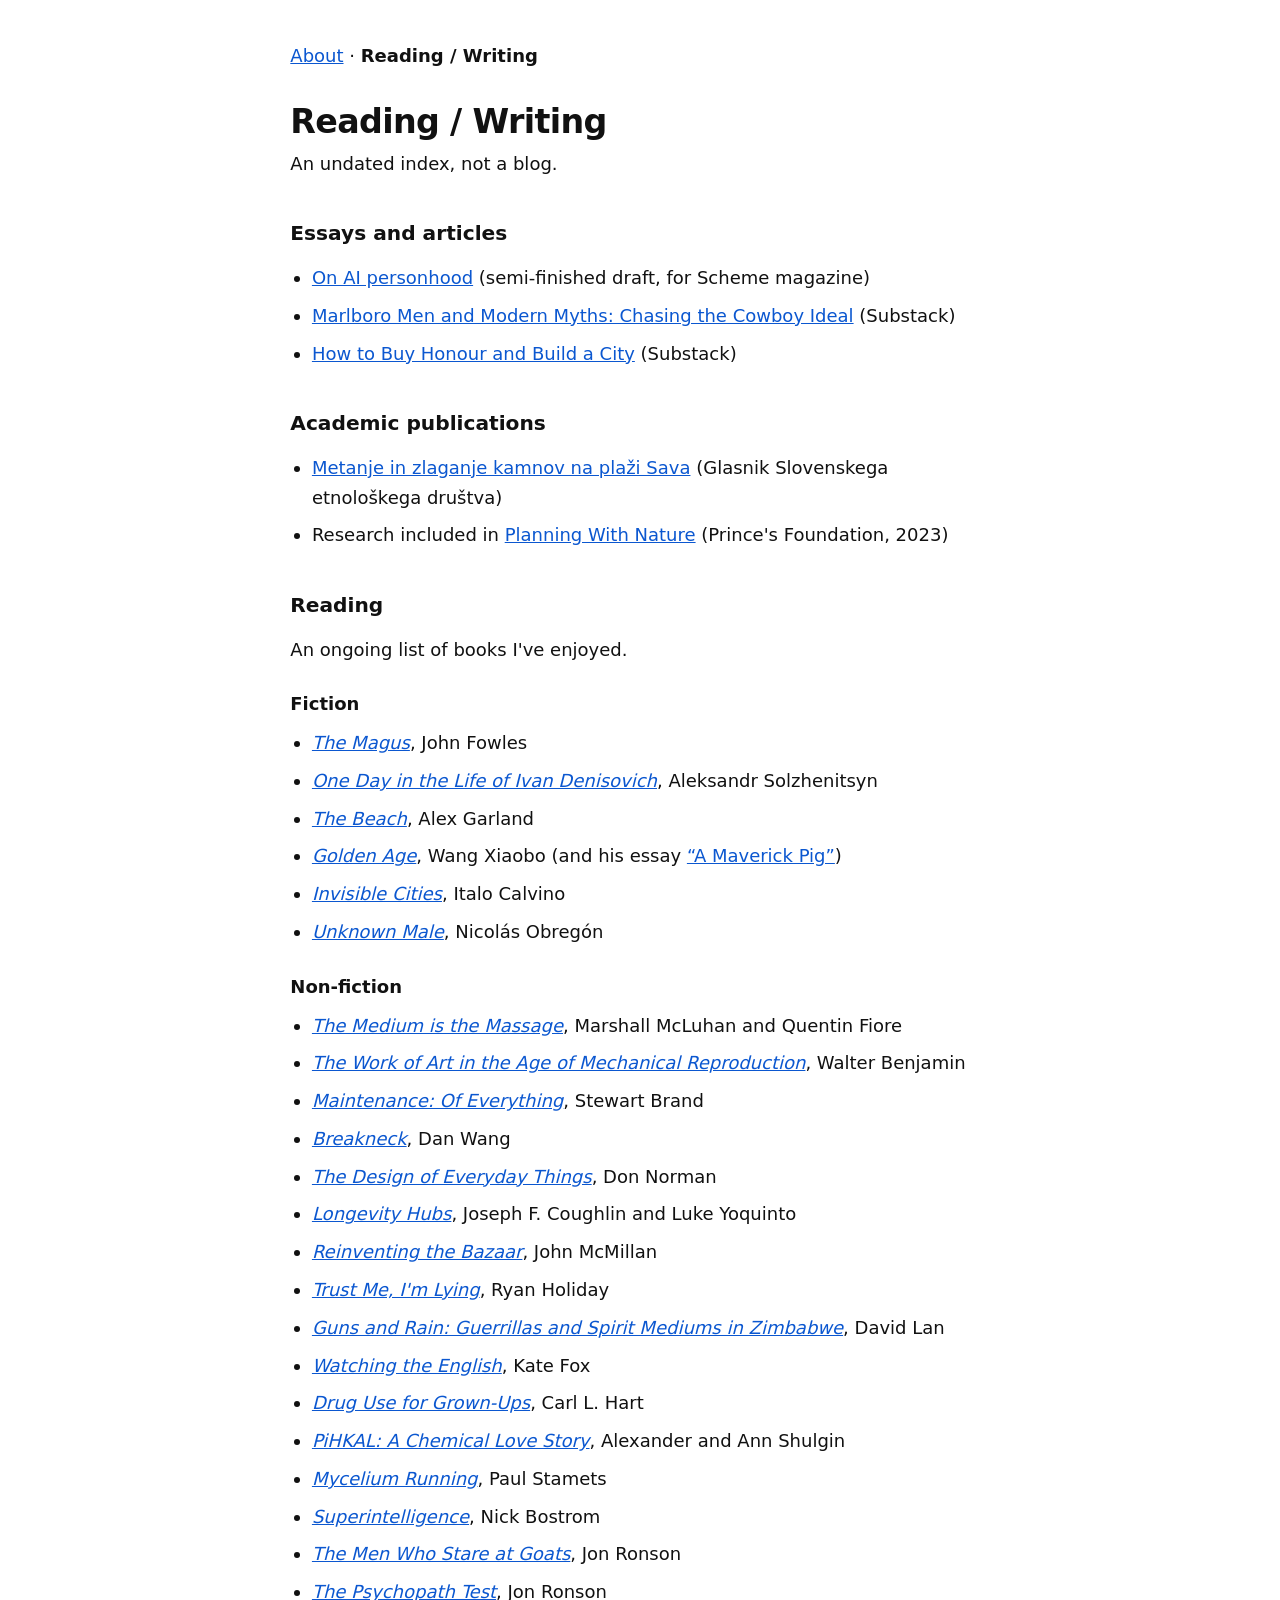
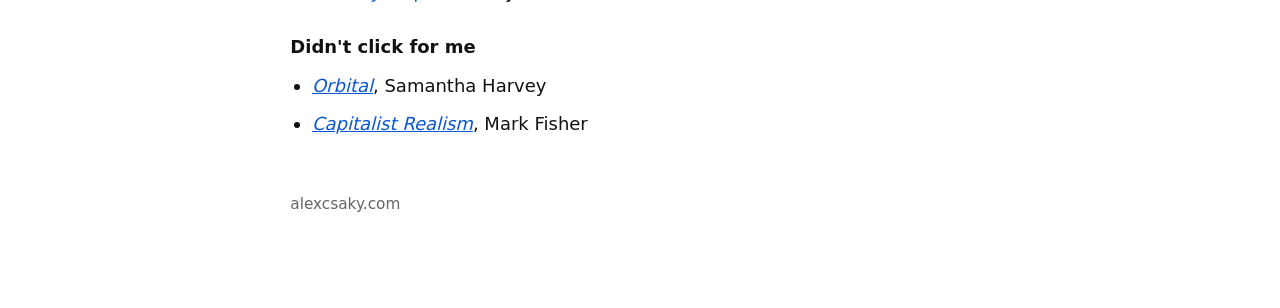
==== writing.html @ 878a237e "Fix the Writing 500, show the portrait, and rename the nav. EOF  Co-authored-by: Cursor <cursoragent" ====
<!DOCTYPE html>
<html lang="en-GB">
<head>
  <meta charset="utf-8">
  <meta name="viewport" content="width=device-width, initial-scale=1">
  <title>Reading / Writing - Alex Csaky</title>
  <meta name="description" content="Essays, academic publications, and books that matter to Alex Csaky.">
  <link rel="canonical" href="https://alexcsaky.com/writing">
  <link rel="icon" href="/favicon.svg" type="image/svg+xml">
  <link rel="stylesheet" href="/style.css">
  <link rel="alternate" type="text/markdown" href="/writing.md">
  <link rel="describedby" href="/llms.txt">
  <meta property="og:title" content="Reading / Writing - Alex Csaky">
  <meta property="og:description" content="Essays, academic publications, and books that matter to Alex Csaky.">
  <meta property="og:url" content="https://alexcsaky.com/writing">
  <meta property="og:type" content="website">
  <meta property="og:locale" content="en_GB">
  <meta property="og:site_name" content="Alex Csaky">
  <meta name="twitter:card" content="summary">
  <meta name="twitter:title" content="Reading / Writing - Alex Csaky">
  <meta name="twitter:description" content="Essays, academic publications, and books that matter to Alex Csaky.">
</head>
<body>
  <main>
    <nav aria-label="Site">
      <a href="/">About</a>
      ·
      <a href="/writing" aria-current="page">Reading / Writing</a>
    </nav>

    <h1>Reading / Writing</h1>
    <p>An undated index, not a blog.</p>

    <h2>Essays and articles</h2>
    <ul>
      <li>
        <a href="https://docs.google.com/document/d/1YOCFeEOWer5-YHvAE5T7p64CQtV5vrJy/edit?usp=sharing">On AI personhood</a>
        (semi-finished draft, for Scheme magazine)
      </li>
      <li>
        <a href="https://alexcsaky.substack.com/p/marlboro-men-and-modern-myths-chasing">Marlboro Men and Modern Myths: Chasing the Cowboy Ideal</a>
        (Substack)
      </li>
      <li>
        <a href="https://graduand.substack.com/p/how-to-buy-honour-and-build-a-city">How to Buy Honour and Build a City</a>
        (Substack)
      </li>
    </ul>

    <h2>Academic publications</h2>
    <ul>
      <li>
        <a href="https://cdn2.domdesign.com/users/SEDDrustvo/Site/sites/sed-drustvo.si/modules/Domino/Files/glasnik-slovenskega-etnoloskega-drustva-65-1-2025-2.pdf">Metanje in zlaganje kamnov na plaži Sava</a>
        (Glasnik Slovenskega etnološkega društva)
      </li>
      <li>
        Research included in
        <a href="https://princesfoundation.uk/wp-content/uploads/2023/09/Planning-With-Nature_Digital-Report.pdf">Planning With Nature</a>
        (Prince's Foundation, 2023)
      </li>
    </ul>

    <h2>Reading</h2>
    <p>An ongoing list of books I've enjoyed.</p>
    <h3>Fiction</h3>
    <ul>
      <li><a href="https://en.wikipedia.org/wiki/The_Magus_(novel)"><em>The Magus</em></a>, John Fowles</li>
      <li><a href="https://en.wikipedia.org/wiki/One_Day_in_the_Life_of_Ivan_Denisovich"><em>One Day in the Life of Ivan Denisovich</em></a>, Aleksandr Solzhenitsyn</li>
      <li><a href="https://en.wikipedia.org/wiki/The_Beach_(novel)"><em>The Beach</em></a>, Alex Garland</li>
      <li><a href="https://www.penguinrandomhouse.com/books/652109/golden-age-by-wang-xiaobo/"><em>Golden Age</em></a>, Wang Xiaobo (and his essay <a href="https://www.penguin.co.uk/books/469365/the-maverick-pig-by-xiaobo-wang/9780241747315">“A Maverick Pig”</a>)</li>
      <li><a href="https://en.wikipedia.org/wiki/Invisible_Cities"><em>Invisible Cities</em></a>, Italo Calvino</li>
      <li><a href="https://www.penguin.co.uk/books/308127/unknown-male-by-obregon-nicolas/9781405940252"><em>Unknown Male</em></a>, Nicolás Obregón</li>
    </ul>
    <h3>Non-fiction</h3>
    <ul>
      <li><a href="https://en.wikipedia.org/wiki/The_Medium_Is_the_Massage"><em>The Medium is the Massage</em></a>, Marshall McLuhan and Quentin Fiore</li>
      <li><a href="https://en.wikipedia.org/wiki/The_Work_of_Art_in_the_Age_of_Mechanical_Reproduction"><em>The Work of Art in the Age of Mechanical Reproduction</em></a>, Walter Benjamin</li>
      <li><a href="https://books.worksinprogress.co/"><em>Maintenance: Of Everything</em></a>, Stewart Brand</li>
      <li><a href="https://en.wikipedia.org/wiki/Breakneck:_China%27s_Quest_to_Engineer_the_Future"><em>Breakneck</em></a>, Dan Wang</li>
      <li><a href="https://en.wikipedia.org/wiki/The_Design_of_Everyday_Things"><em>The Design of Everyday Things</em></a>, Don Norman</li>
      <li><a href="https://www.penguinrandomhouse.com/books/757139/longevity-hubs-by-edited-by-joseph-f-coughlin-and-luke-yoquinto/"><em>Longevity Hubs</em></a>, Joseph F. Coughlin and Luke Yoquinto</li>
      <li><a href="https://wwnorton.com/books/9780393322026"><em>Reinventing the Bazaar</em></a>, John McMillan</li>
      <li><a href="https://en.wikipedia.org/wiki/Trust_Me,_I%27m_Lying"><em>Trust Me, I'm Lying</em></a>, Ryan Holiday</li>
      <li><a href="https://www.ucpress.edu/book/9780520053472/guns-and-rain"><em>Guns and Rain: Guerrillas and Spirit Mediums in Zimbabwe</em></a>, David Lan</li>
      <li><a href="https://en.wikipedia.org/wiki/Watching_the_English"><em>Watching the English</em></a>, Kate Fox</li>
      <li><a href="https://en.wikipedia.org/wiki/Drug_Use_for_Grown-Ups"><em>Drug Use for Grown-Ups</em></a>, Carl L. Hart</li>
      <li><a href="https://en.wikipedia.org/wiki/PiHKAL"><em>PiHKAL: A Chemical Love Story</em></a>, Alexander and Ann Shulgin</li>
      <li><a href="https://www.penguinrandomhouse.com/books/196974/mycelium-running-by-paul-stamets/"><em>Mycelium Running</em></a>, Paul Stamets</li>
      <li><a href="https://en.wikipedia.org/wiki/Superintelligence:_Paths,_Dangers,_Strategies"><em>Superintelligence</em></a>, Nick Bostrom</li>
      <li><a href="https://en.wikipedia.org/wiki/The_Men_Who_Stare_at_Goats"><em>The Men Who Stare at Goats</em></a>, Jon Ronson</li>
      <li><a href="https://en.wikipedia.org/wiki/The_Psychopath_Test"><em>The Psychopath Test</em></a>, Jon Ronson</li>
    </ul>
    <h3>Didn't click for me</h3>
    <ul>
      <li><a href="https://en.wikipedia.org/wiki/Orbital_(novel)"><em>Orbital</em></a>, Samantha Harvey</li>
      <li><a href="https://en.wikipedia.org/wiki/Capitalist_Realism"><em>Capitalist Realism</em></a>, Mark Fisher</li>
    </ul>

    <footer>
      <p>alexcsaky.com</p>
    </footer>
  </main>
</body>
</html>
---- style.css ----
*,
*::before,
*::after {
  box-sizing: border-box;
}

html {
  font-size: 112.5%;
}

body {
  margin: 0;
  color: #111;
  background: #fff;
  font-family: system-ui, "Segoe UI", Roboto, Helvetica, Arial, sans-serif;
  line-height: 1.65;
}

main {
  max-width: 65ch;
  margin: 0 auto;
  padding: 2.25rem 1.25rem 4rem;
}

nav {
  margin-bottom: 1.75rem;
}

nav a[aria-current="page"] {
  color: inherit;
  text-decoration: none;
  font-weight: 600;
}

h1 {
  font-size: 1.85rem;
  font-weight: 650;
  letter-spacing: -0.02em;
  line-height: 1.2;
  margin: 0 0 0.4rem;
}

h2 {
  font-size: 1.12rem;
  font-weight: 650;
  margin: 2.15rem 0 0.7rem;
  clear: both;
}

h3 {
  font-size: 1rem;
  font-weight: 650;
  margin: 1.4rem 0 0.5rem;
}

p,
ul {
  margin: 0 0 1rem;
}

ul {
  padding-left: 1.2rem;
}

li + li {
  margin-top: 0.45rem;
}

.receipts > li {
  margin-top: 0.75rem;
}

.receipts ul {
  margin: 0.45rem 0 0;
}

.texture {
  border-top: 1px solid #e6e6e6;
  padding-top: 0.15rem;
}

.texture li {
  margin-top: 0.6rem;
}

.contact {
  margin: 0 0 1.4rem;
}

a {
  color: #0b57d0;
}

a:visited {
  color: #5b21b6;
}

a:hover {
  text-decoration-thickness: 2px;
}

a:focus-visible {
  outline: 2px solid #111;
  outline-offset: 2px;
}

.placeholder {
  background: #fff3bf;
}

#now {
  margin-top: 2.6rem;
  padding-top: 1.35rem;
  border-top: 1px solid #ccc;
}

.updated {
  color: #555;
  font-size: 0.875rem;
  margin-bottom: 0.75rem;
}

#contact {
  margin-top: 2.4rem;
}

footer {
  margin-top: 3rem;
  color: #666;
  font-size: 0.85rem;
}

.portrait {
  margin: 0 0 1.25rem;
  padding: 0;
}

.portrait img {
  display: block;
  width: 10rem;
  height: auto;
}

@media (min-width: 40rem) {
  .portrait {
    float: right;
    margin: 0.2rem 0 1rem 1.4rem;
  }
}
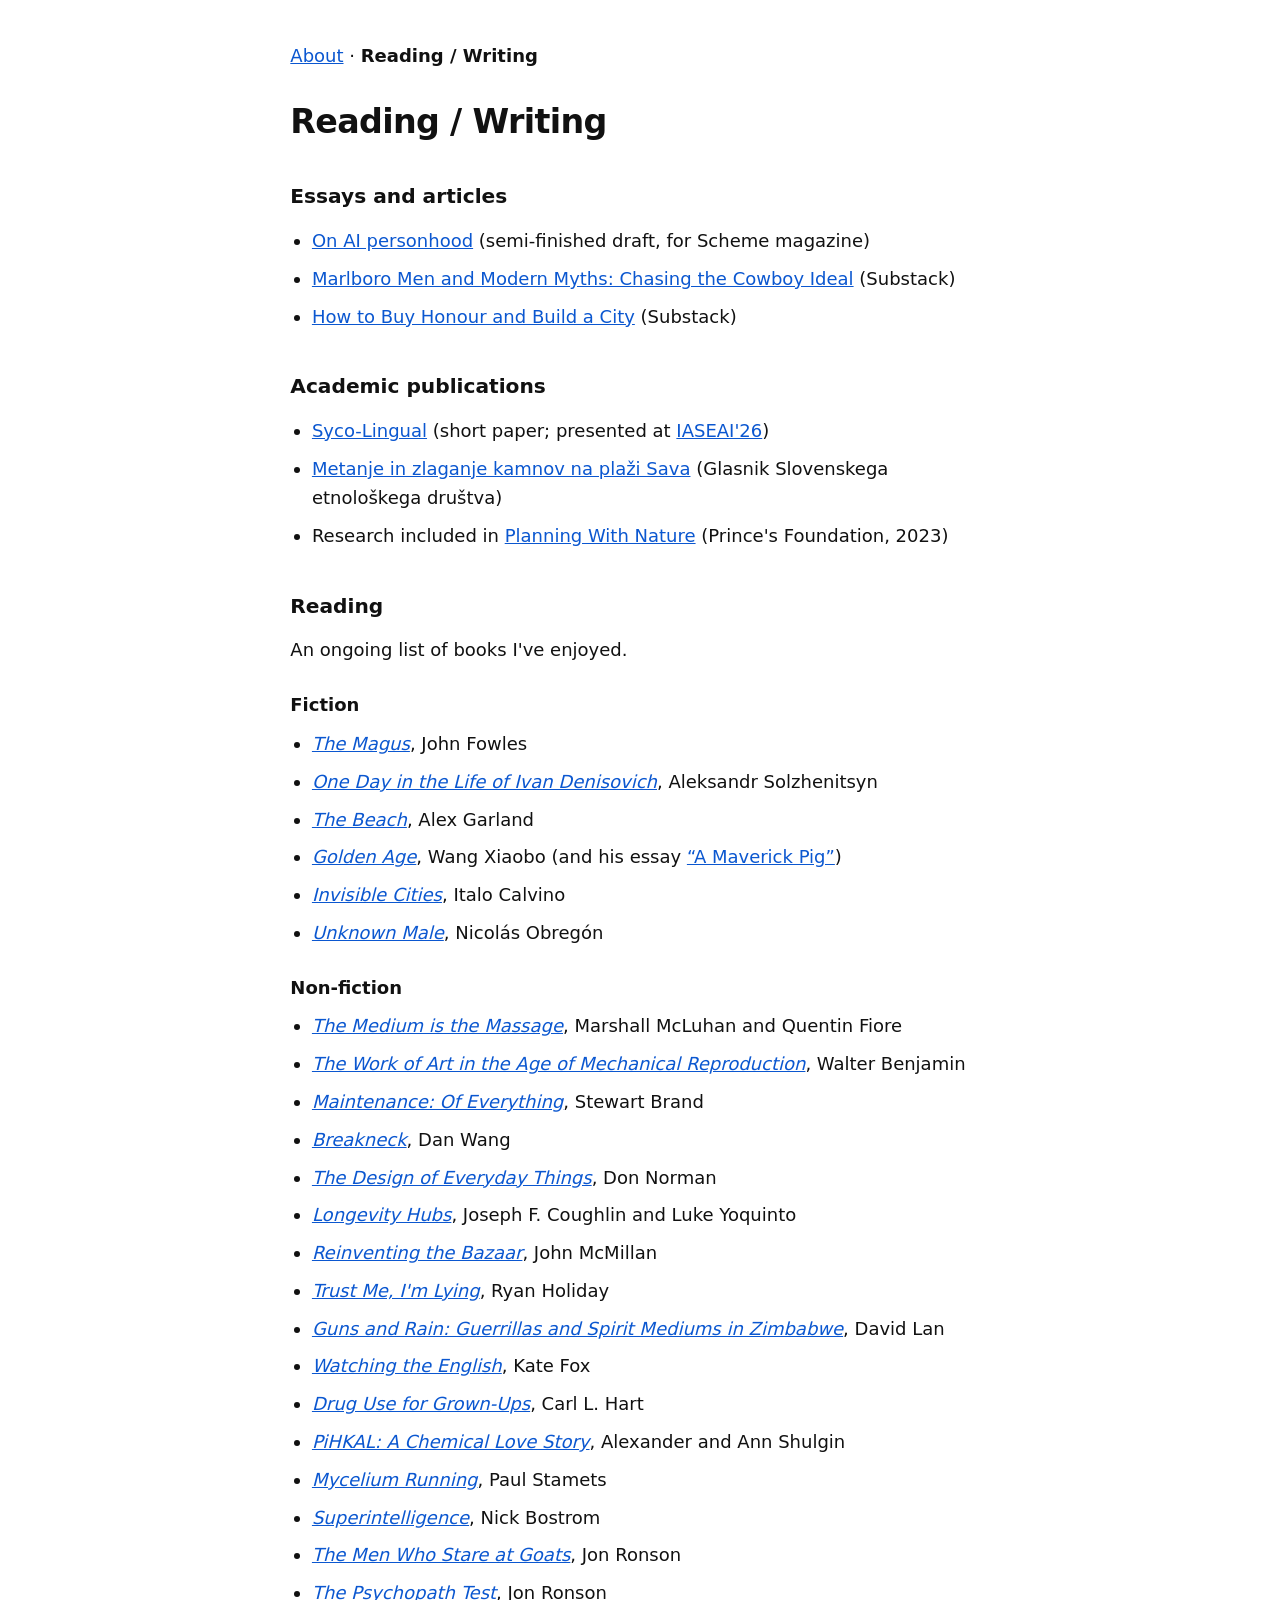
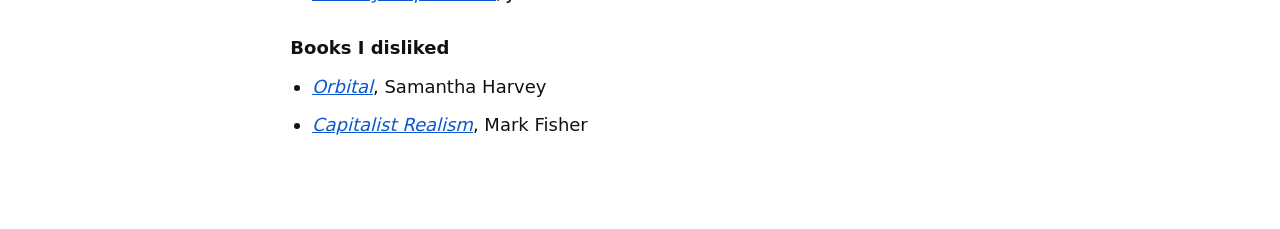
==== commit 25377822: "Publish copy edits, the Syco-Lingual paper, house photos, and Civilization links. Co-authored-by: Cu" ====
--- a/writing.html
+++ b/writing.html
@@ -29,7 +29,6 @@
     </nav>
 
     <h1>Reading / Writing</h1>
-    <p>An undated index, not a blog.</p>
 
     <h2>Essays and articles</h2>
     <ul>
@@ -49,6 +48,11 @@
 
     <h2>Academic publications</h2>
     <ul>
+      <li>
+        <a href="https://drive.google.com/file/d/1eiPNwKIuWtGbWlBsFRdoDE4I6Yf7R8FO/view">Syco-Lingual</a>
+        (short paper; presented at
+        <a href="https://www.iaseai.org/">IASEAI'26</a>)
+      </li>
       <li>
         <a href="https://cdn2.domdesign.com/users/SEDDrustvo/Site/sites/sed-drustvo.si/modules/Domino/Files/glasnik-slovenskega-etnoloskega-drustva-65-1-2025-2.pdf">Metanje in zlaganje kamnov na plaži Sava</a>
         (Glasnik Slovenskega etnološkega društva)
@@ -90,15 +94,11 @@
       <li><a href="https://en.wikipedia.org/wiki/The_Men_Who_Stare_at_Goats"><em>The Men Who Stare at Goats</em></a>, Jon Ronson</li>
       <li><a href="https://en.wikipedia.org/wiki/The_Psychopath_Test"><em>The Psychopath Test</em></a>, Jon Ronson</li>
     </ul>
-    <h3>Didn't click for me</h3>
+    <h3>Books I disliked</h3>
     <ul>
       <li><a href="https://en.wikipedia.org/wiki/Orbital_(novel)"><em>Orbital</em></a>, Samantha Harvey</li>
       <li><a href="https://en.wikipedia.org/wiki/Capitalist_Realism"><em>Capitalist Realism</em></a>, Mark Fisher</li>
     </ul>
-
-    <footer>
-      <p>alexcsaky.com</p>
-    </footer>
   </main>
 </body>
 </html>
--- a/style.css
+++ b/style.css
@@ -141,6 +141,20 @@
   height: auto;
 }
 
+.house {
+  display: flex;
+  flex-wrap: wrap;
+  gap: 0.6rem;
+  margin: 0.65rem 0 0;
+  padding: 0;
+}
+
+.house img {
+  display: block;
+  width: 12rem;
+  height: auto;
+}
+
 @media (min-width: 40rem) {
   .portrait {
     float: right;
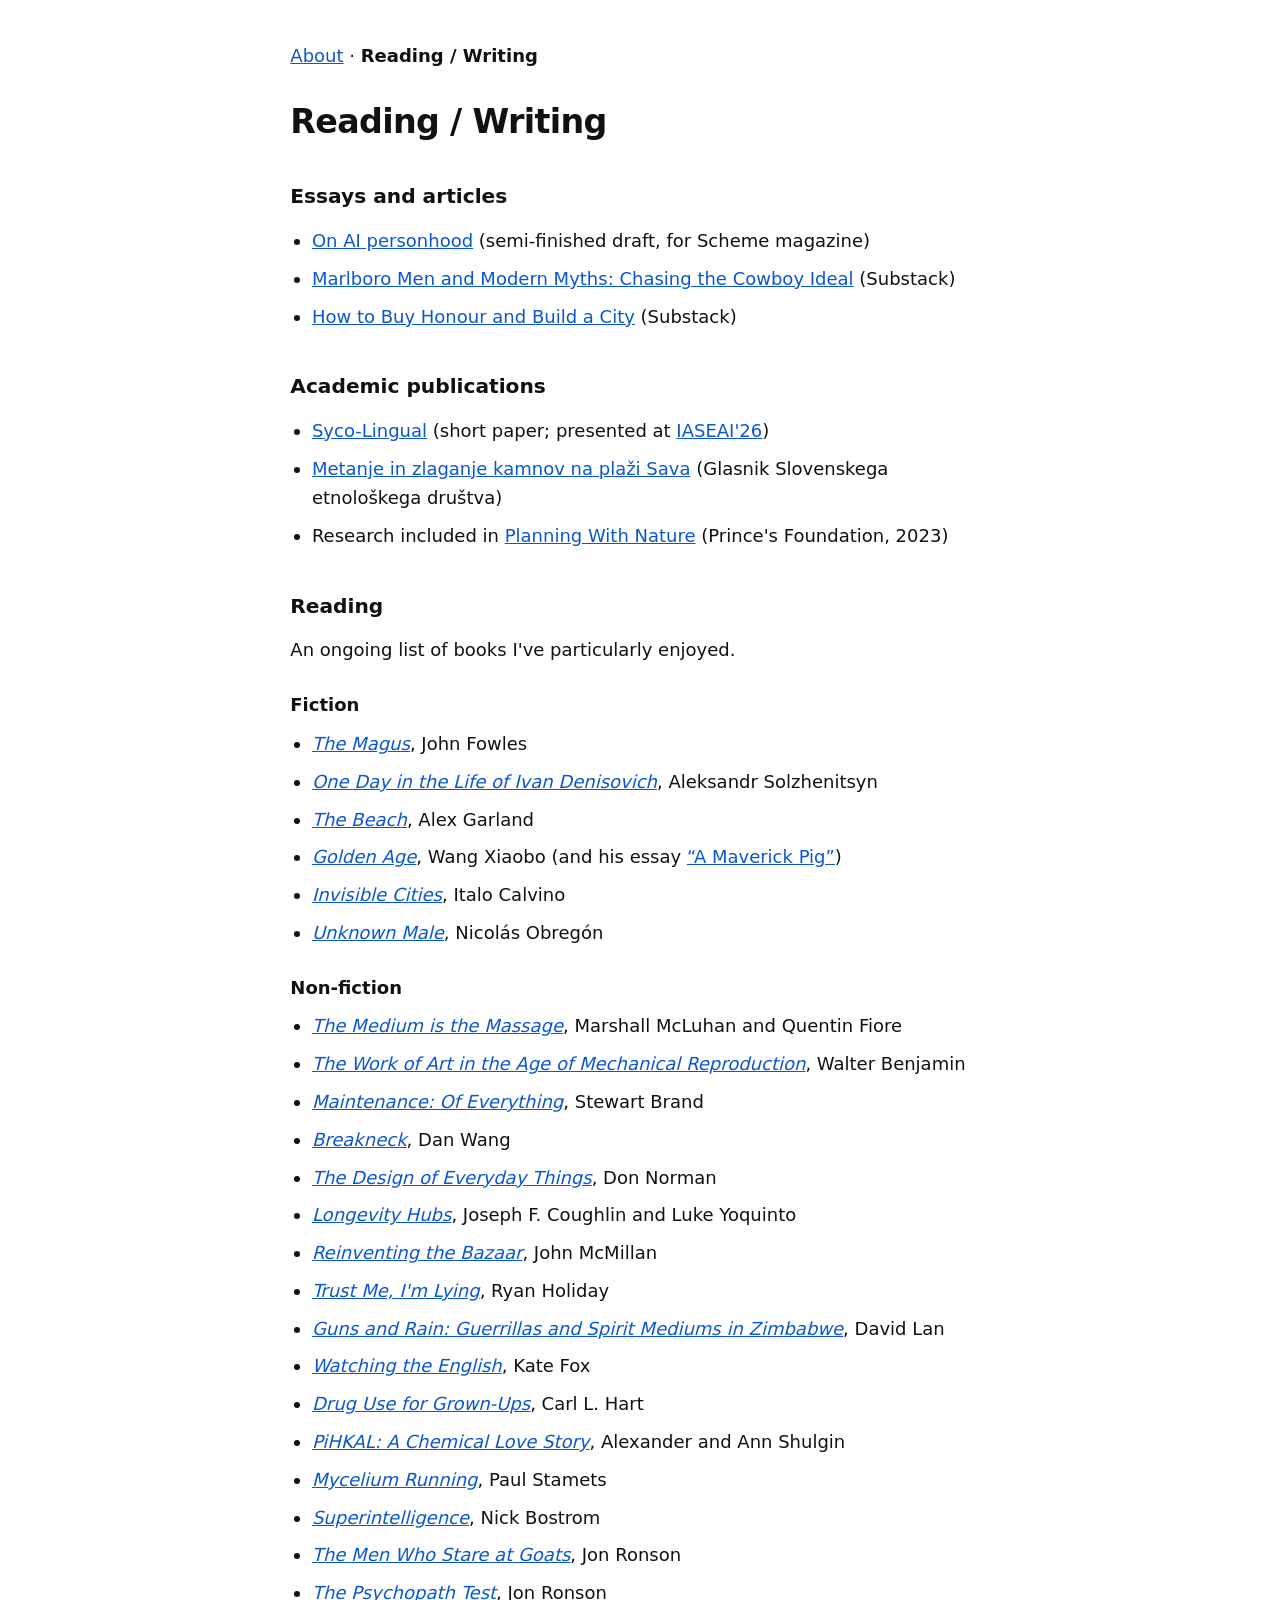
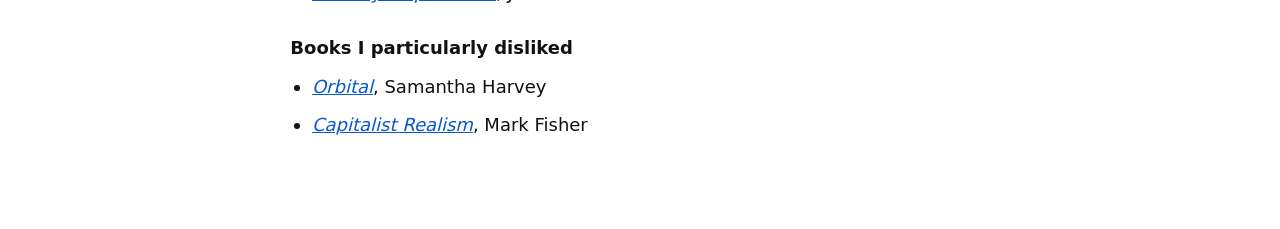
==== commit f3a52e00: "Soften the reading-list headings to particularly enjoyed and disliked. Co-authored-by: Cursor <curso" ====
--- a/writing.html
+++ b/writing.html
@@ -65,7 +65,7 @@
     </ul>
 
     <h2>Reading</h2>
-    <p>An ongoing list of books I've enjoyed.</p>
+    <p>An ongoing list of books I've particularly enjoyed.</p>
     <h3>Fiction</h3>
     <ul>
       <li><a href="https://en.wikipedia.org/wiki/The_Magus_(novel)"><em>The Magus</em></a>, John Fowles</li>
@@ -94,7 +94,7 @@
       <li><a href="https://en.wikipedia.org/wiki/The_Men_Who_Stare_at_Goats"><em>The Men Who Stare at Goats</em></a>, Jon Ronson</li>
       <li><a href="https://en.wikipedia.org/wiki/The_Psychopath_Test"><em>The Psychopath Test</em></a>, Jon Ronson</li>
     </ul>
-    <h3>Books I disliked</h3>
+    <h3>Books I particularly disliked</h3>
     <ul>
       <li><a href="https://en.wikipedia.org/wiki/Orbital_(novel)"><em>Orbital</em></a>, Samantha Harvey</li>
       <li><a href="https://en.wikipedia.org/wiki/Capitalist_Realism"><em>Capitalist Realism</em></a>, Mark Fisher</li>
--- a/style.css
+++ b/style.css
@@ -144,6 +144,7 @@
 .house {
   display: flex;
   flex-wrap: wrap;
+  align-items: flex-start;
   gap: 0.6rem;
   margin: 0.65rem 0 0;
   padding: 0;
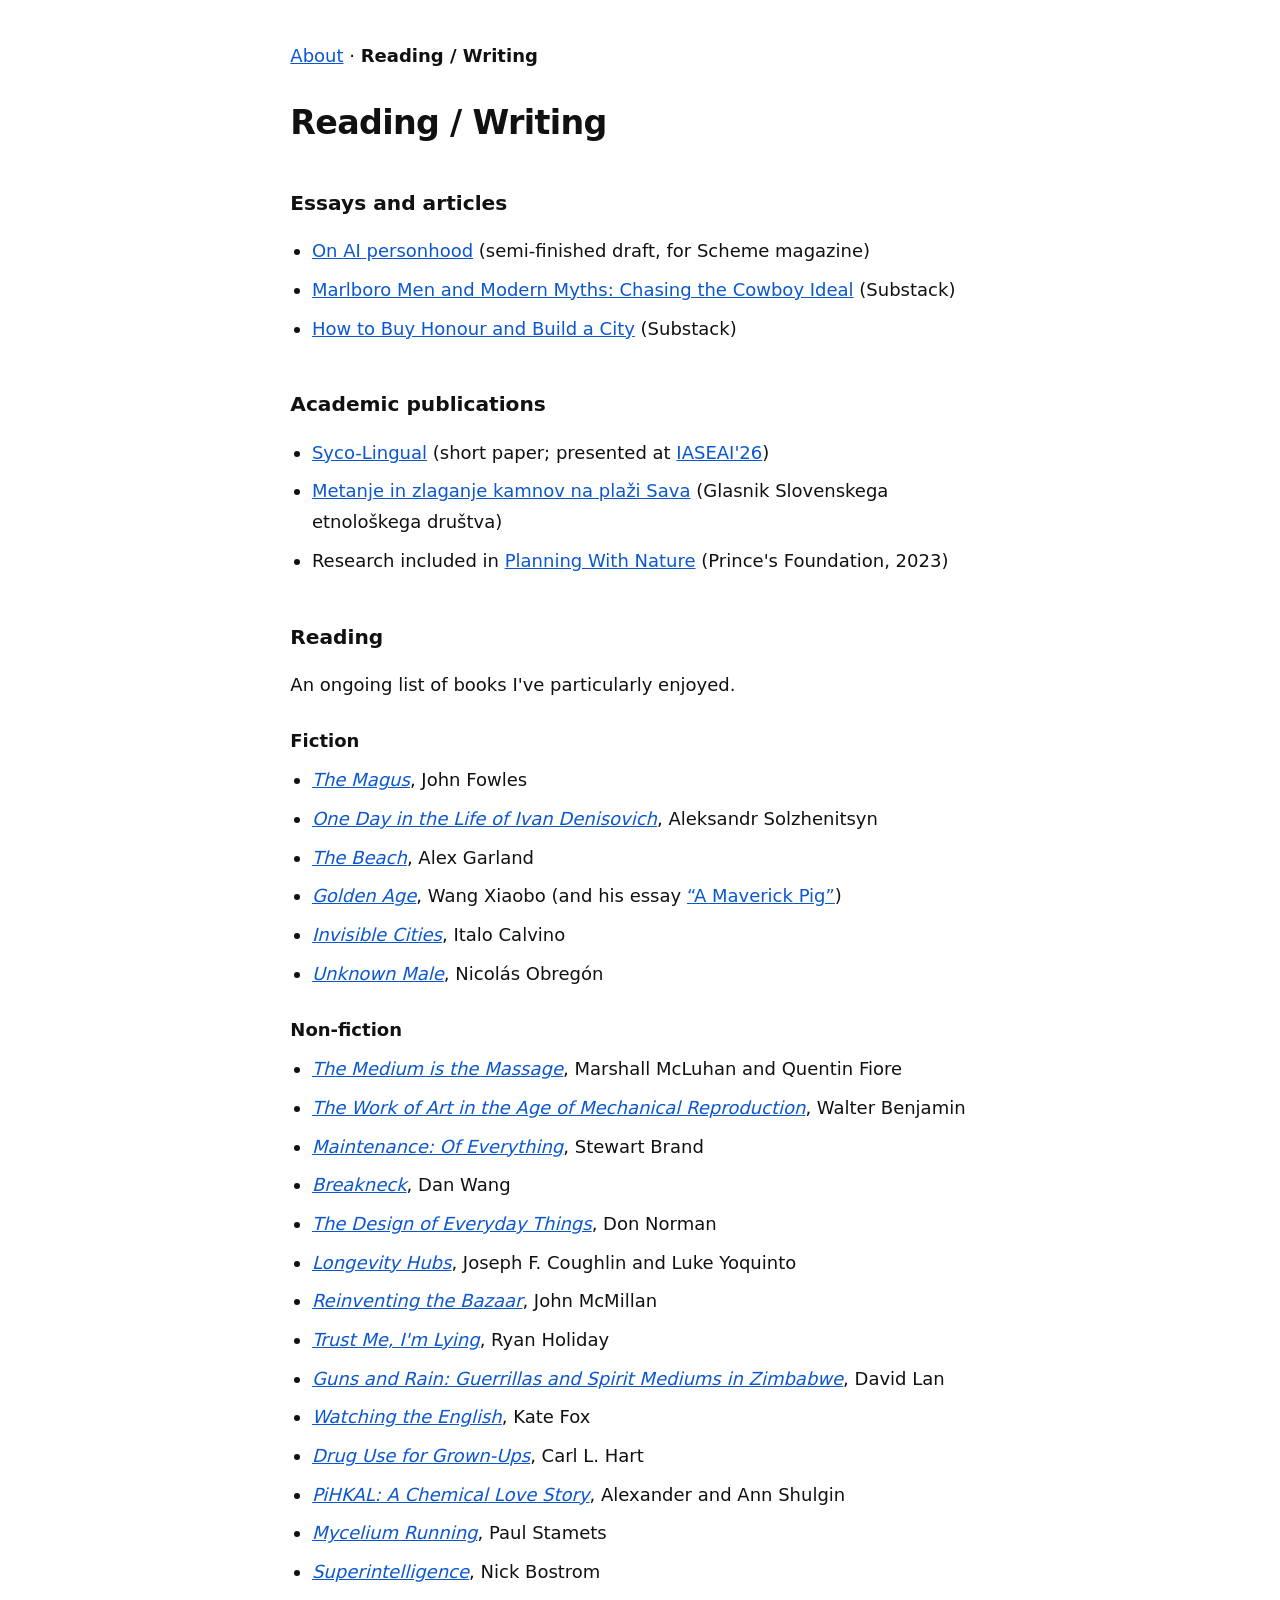
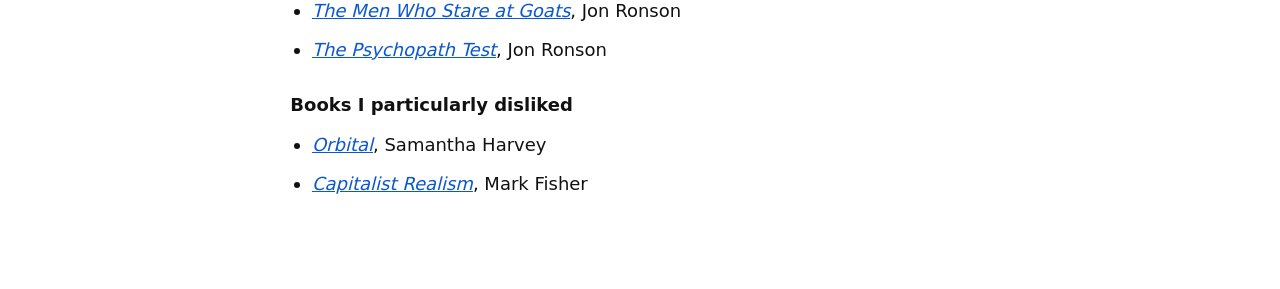
==== commit be772f46: "Serve agents from llms.txt instead of Pro markdown conversion. Co-authored-by: Cursor <cursoragent@c" ====
--- a/writing.html
+++ b/writing.html
@@ -8,7 +8,7 @@
   <link rel="canonical" href="https://alexcsaky.com/writing">
   <link rel="icon" href="/favicon.svg" type="image/svg+xml">
   <link rel="stylesheet" href="/style.css">
-  <link rel="alternate" type="text/markdown" href="/writing.md">
+  <link rel="alternate" type="text/plain" href="/llms-full.txt">
   <link rel="describedby" href="/llms.txt">
   <meta property="og:title" content="Reading / Writing - Alex Csaky">
   <meta property="og:description" content="Essays, academic publications, and books that matter to Alex Csaky.">
@@ -16,9 +16,35 @@
   <meta property="og:type" content="website">
   <meta property="og:locale" content="en_GB">
   <meta property="og:site_name" content="Alex Csaky">
-  <meta name="twitter:card" content="summary">
+  <meta property="og:image" content="https://alexcsaky.com/alex.jpg">
+  <meta name="twitter:card" content="summary_large_image">
   <meta name="twitter:title" content="Reading / Writing - Alex Csaky">
   <meta name="twitter:description" content="Essays, academic publications, and books that matter to Alex Csaky.">
+  <meta name="twitter:image" content="https://alexcsaky.com/alex.jpg">
+  <script type="application/ld+json">
+  {
+    "@context": "https://schema.org",
+    "@type": "CollectionPage",
+    "@id": "https://alexcsaky.com/writing#page",
+    "name": "Reading / Writing",
+    "url": "https://alexcsaky.com/writing",
+    "description": "Essays, academic publications, and books that matter to Alex Csaky.",
+    "inLanguage": "en-GB",
+    "dateModified": "2026-08-17",
+    "isPartOf": {
+      "@type": "WebSite",
+      "@id": "https://alexcsaky.com/#website",
+      "url": "https://alexcsaky.com/",
+      "name": "Alex Csaky"
+    },
+    "author": {
+      "@type": "Person",
+      "@id": "https://alexcsaky.com/#person",
+      "name": "Alex Csaky",
+      "url": "https://alexcsaky.com/"
+    }
+  }
+  </script>
 </head>
 <body>
   <main>
--- a/style.css
+++ b/style.css
@@ -13,7 +13,8 @@
   color: #111;
   background: #fff;
   font-family: system-ui, "Segoe UI", Roboto, Helvetica, Arial, sans-serif;
-  line-height: 1.65;
+  line-height: 1.7;
+  overflow-wrap: break-word;
 }
 
 main {
@@ -32,6 +33,12 @@
   font-weight: 600;
 }
 
+h1,
+h2,
+h3 {
+  text-wrap: balance;
+}
+
 h1 {
   font-size: 1.85rem;
   font-weight: 650;
@@ -43,7 +50,7 @@
 h2 {
   font-size: 1.12rem;
   font-weight: 650;
-  margin: 2.15rem 0 0.7rem;
+  margin: 2.4rem 0 0.9rem;
   clear: both;
 }
 
@@ -56,6 +63,7 @@
 p,
 ul {
   margin: 0 0 1rem;
+  text-wrap: pretty;
 }
 
 ul {
@@ -115,8 +123,8 @@
 }
 
 .updated {
-  color: #555;
-  font-size: 0.875rem;
+  color: #444;
+  font-size: 0.9rem;
   margin-bottom: 0.75rem;
 }
 
@@ -156,7 +164,7 @@
   height: auto;
 }
 
-@media (min-width: 40rem) {
+@media (min-width: 52rem) {
   .portrait {
     float: right;
     margin: 0.2rem 0 1rem 1.4rem;
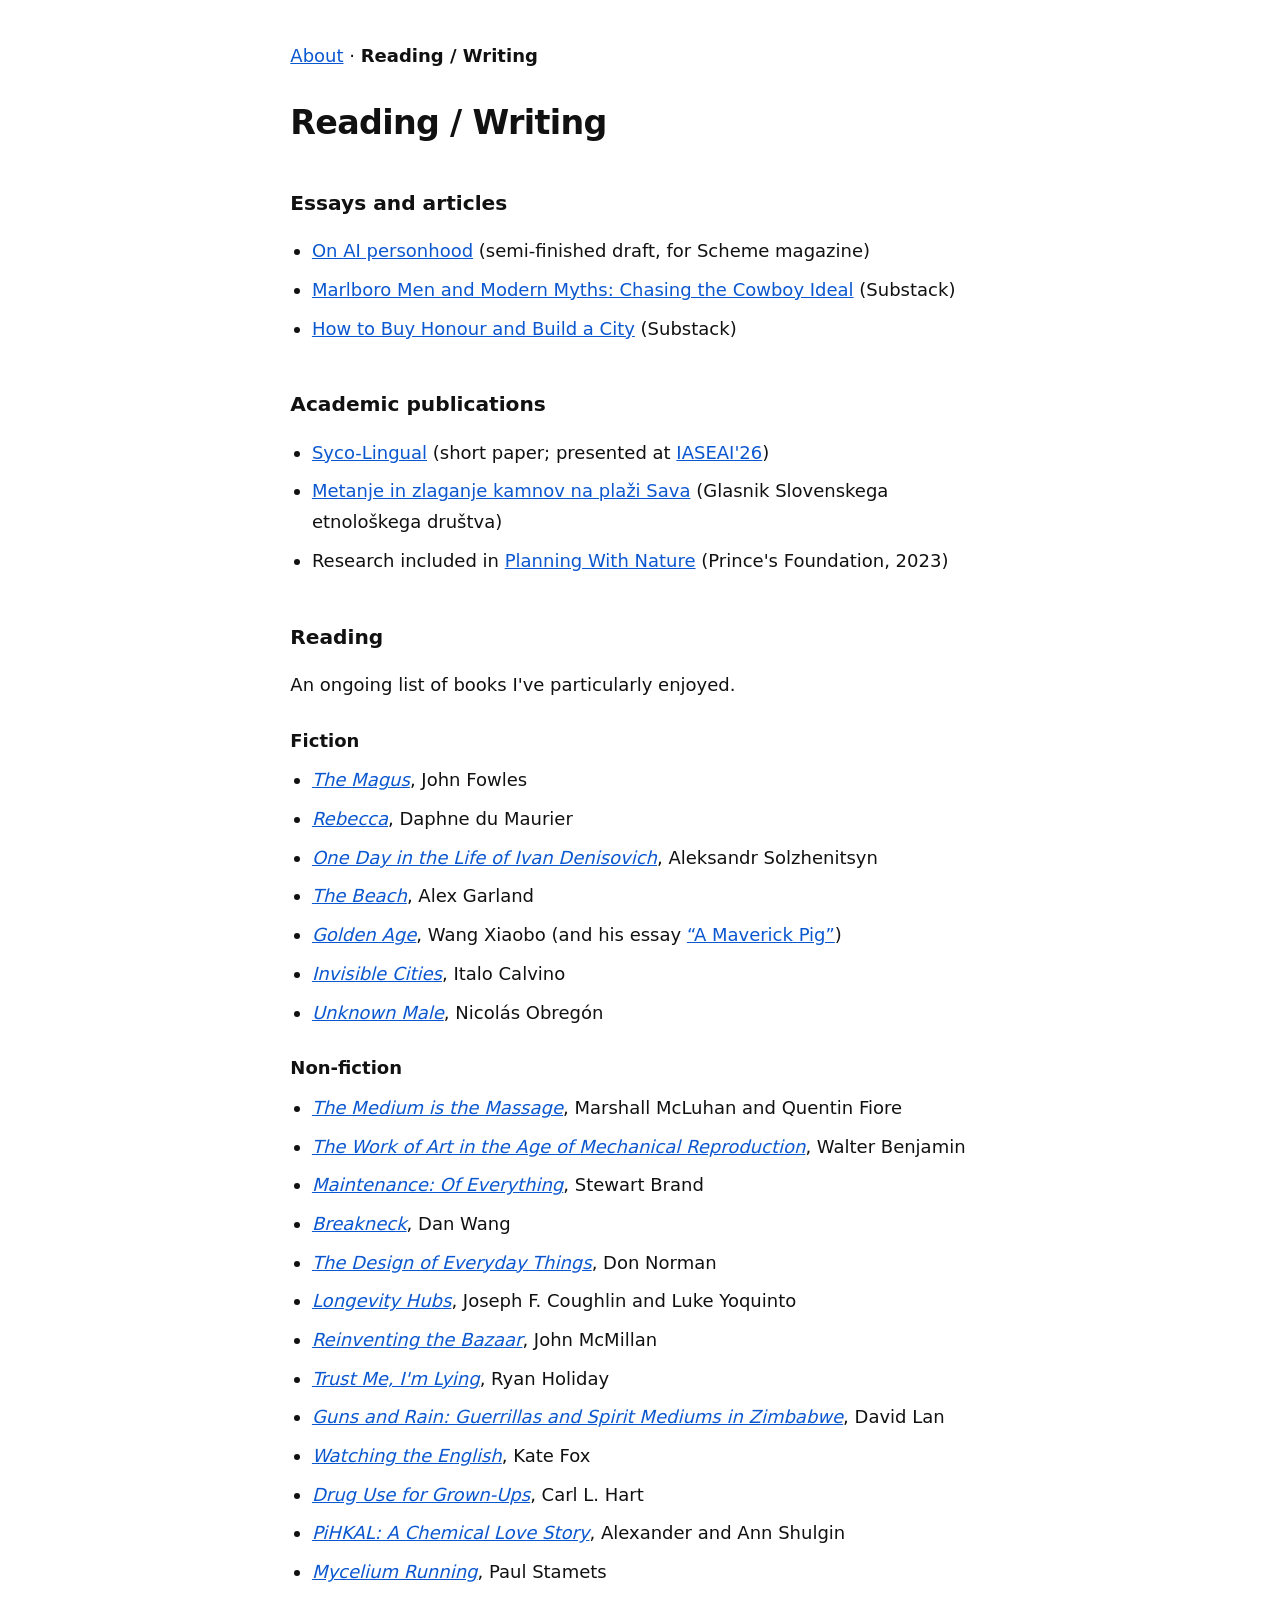
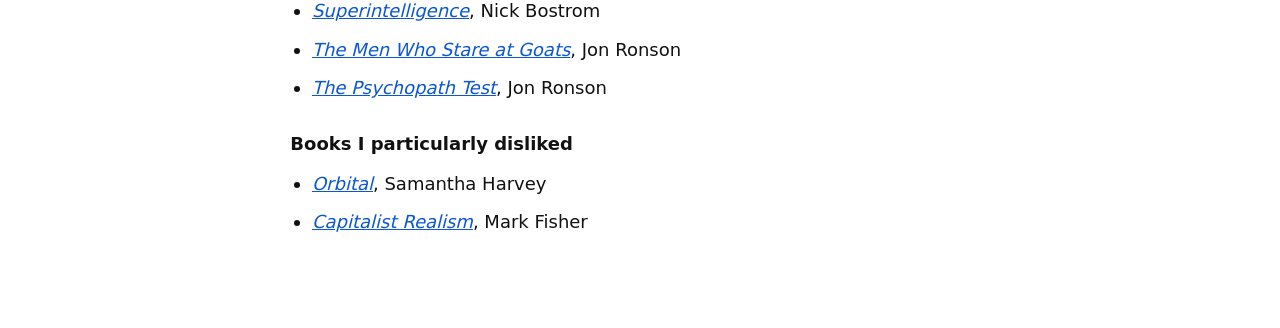
==== commit 7689470d: "Add Rebecca by Daphne du Maurier to the fiction list." ====
--- a/writing.html
+++ b/writing.html
@@ -95,6 +95,7 @@
     <h3>Fiction</h3>
     <ul>
       <li><a href="https://en.wikipedia.org/wiki/The_Magus_(novel)"><em>The Magus</em></a>, John Fowles</li>
+      <li><a href="https://en.wikipedia.org/wiki/Rebecca_(novel)"><em>Rebecca</em></a>, Daphne du Maurier</li>
       <li><a href="https://en.wikipedia.org/wiki/One_Day_in_the_Life_of_Ivan_Denisovich"><em>One Day in the Life of Ivan Denisovich</em></a>, Aleksandr Solzhenitsyn</li>
       <li><a href="https://en.wikipedia.org/wiki/The_Beach_(novel)"><em>The Beach</em></a>, Alex Garland</li>
       <li><a href="https://www.penguinrandomhouse.com/books/652109/golden-age-by-wang-xiaobo/"><em>Golden Age</em></a>, Wang Xiaobo (and his essay <a href="https://www.penguin.co.uk/books/469365/the-maverick-pig-by-xiaobo-wang/9780241747315">“A Maverick Pig”</a>)</li>
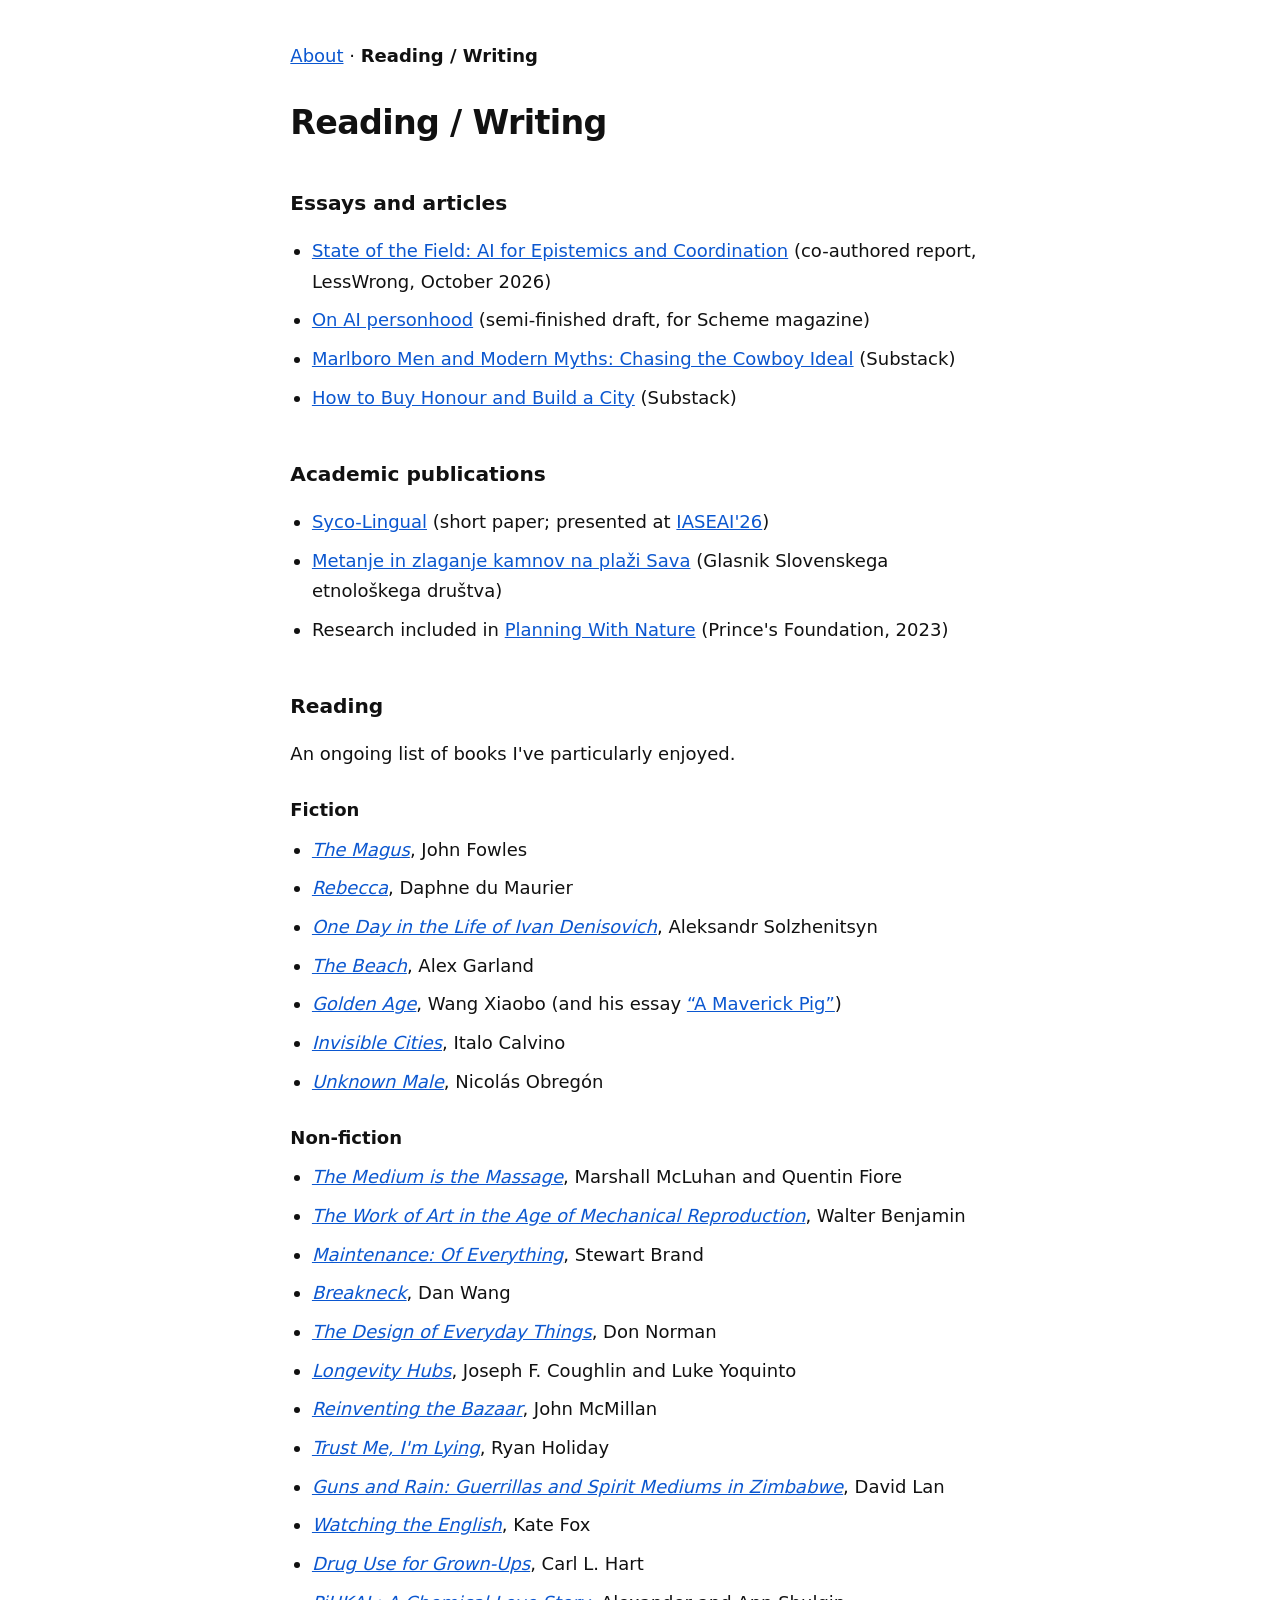
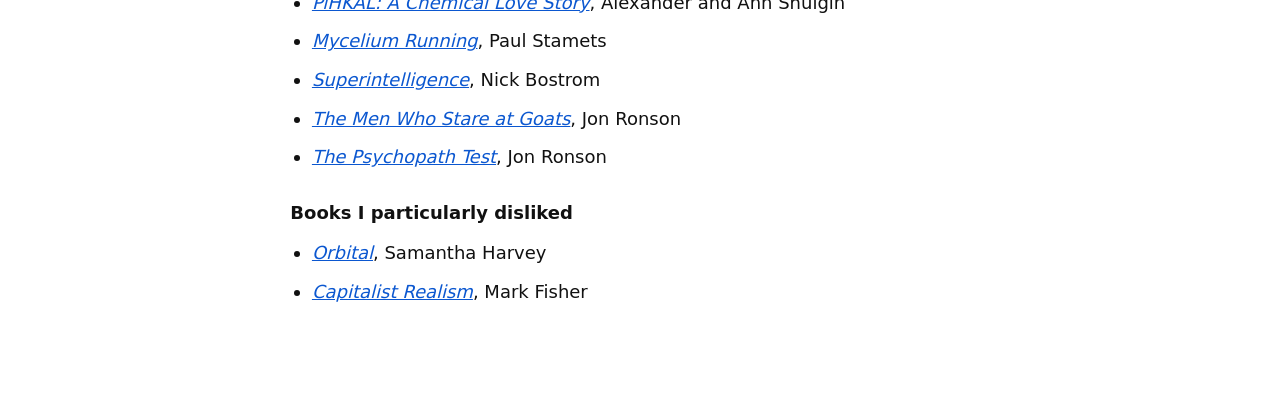
==== commit 49db82ec: "Show current AI epistemics work and link the state-of-the-field report Add a "What I'm working on no" ====
--- a/writing.html
+++ b/writing.html
@@ -30,7 +30,7 @@
     "url": "https://alexcsaky.com/writing",
     "description": "Essays, academic publications, and books that matter to Alex Csaky.",
     "inLanguage": "en-GB",
-    "dateModified": "2026-08-17",
+    "dateModified": "2026-10-02",
     "isPartOf": {
       "@type": "WebSite",
       "@id": "https://alexcsaky.com/#website",
@@ -58,6 +58,10 @@
 
     <h2>Essays and articles</h2>
     <ul>
+      <li>
+        <a href="https://www.lesswrong.com/posts/uw8RQ8yjKexnhTw6E/state-of-the-field-ai-for-epistemics-and-coordination">State of the Field: AI for Epistemics and Coordination</a>
+        (co-authored report, LessWrong, October 2026)
+      </li>
       <li>
         <a href="https://docs.google.com/document/d/1YOCFeEOWer5-YHvAE5T7p64CQtV5vrJy/edit?usp=sharing">On AI personhood</a>
         (semi-finished draft, for Scheme magazine)
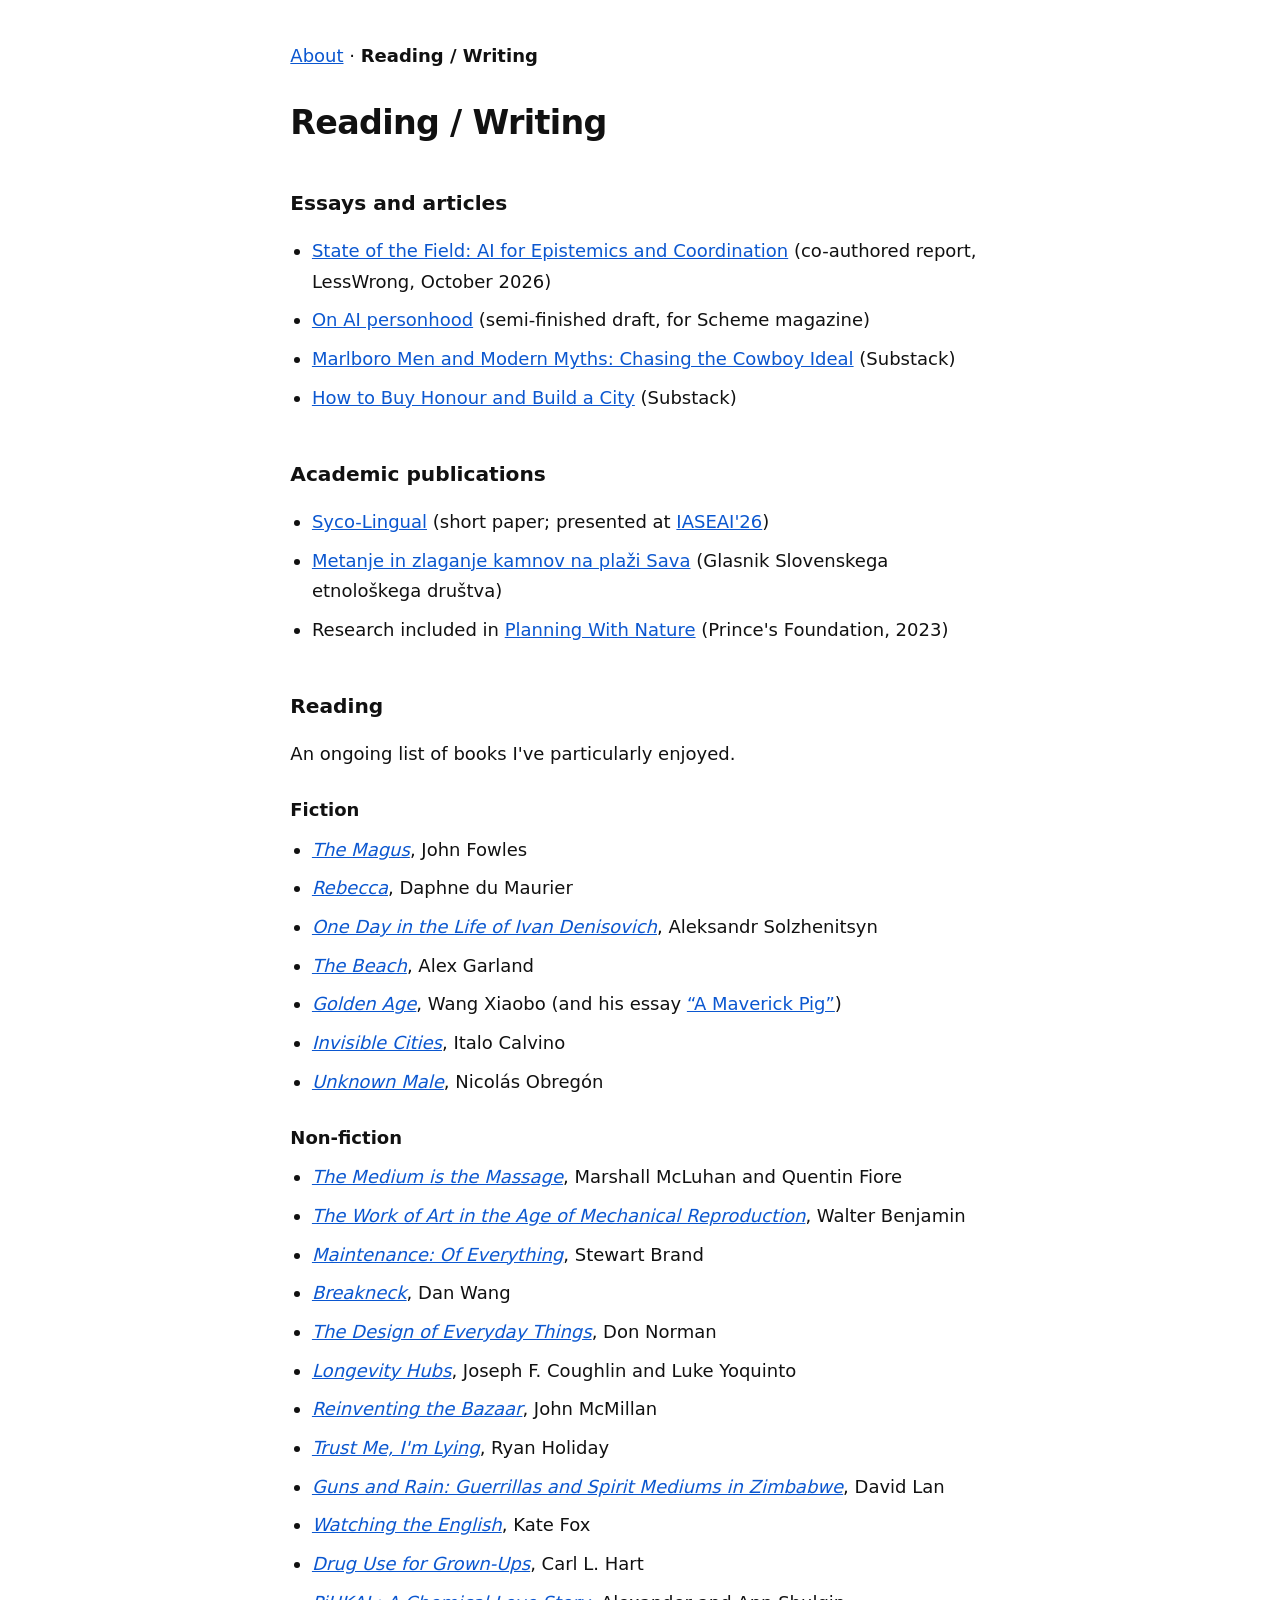
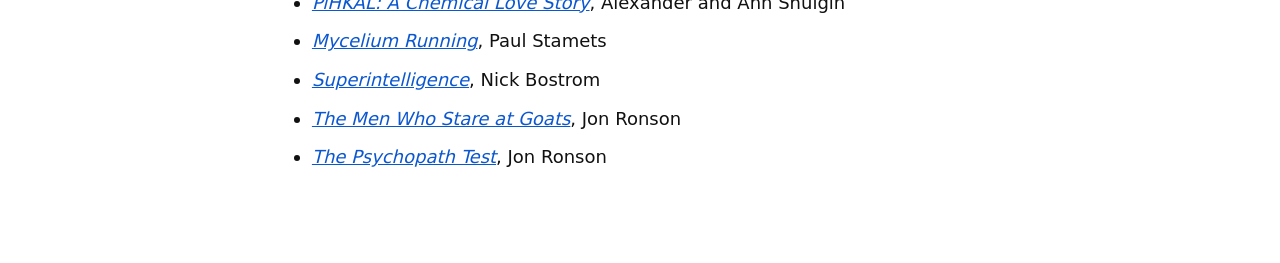
==== commit 860e8981: "Remove the books I particularly disliked section Co-Authored-By: Claude Opus 5.5 <noreply@anthropic." ====
--- a/writing.html
+++ b/writing.html
@@ -125,11 +125,6 @@
       <li><a href="https://en.wikipedia.org/wiki/The_Men_Who_Stare_at_Goats"><em>The Men Who Stare at Goats</em></a>, Jon Ronson</li>
       <li><a href="https://en.wikipedia.org/wiki/The_Psychopath_Test"><em>The Psychopath Test</em></a>, Jon Ronson</li>
     </ul>
-    <h3>Books I particularly disliked</h3>
-    <ul>
-      <li><a href="https://en.wikipedia.org/wiki/Orbital_(novel)"><em>Orbital</em></a>, Samantha Harvey</li>
-      <li><a href="https://en.wikipedia.org/wiki/Capitalist_Realism"><em>Capitalist Realism</em></a>, Mark Fisher</li>
-    </ul>
   </main>
 </body>
 </html>
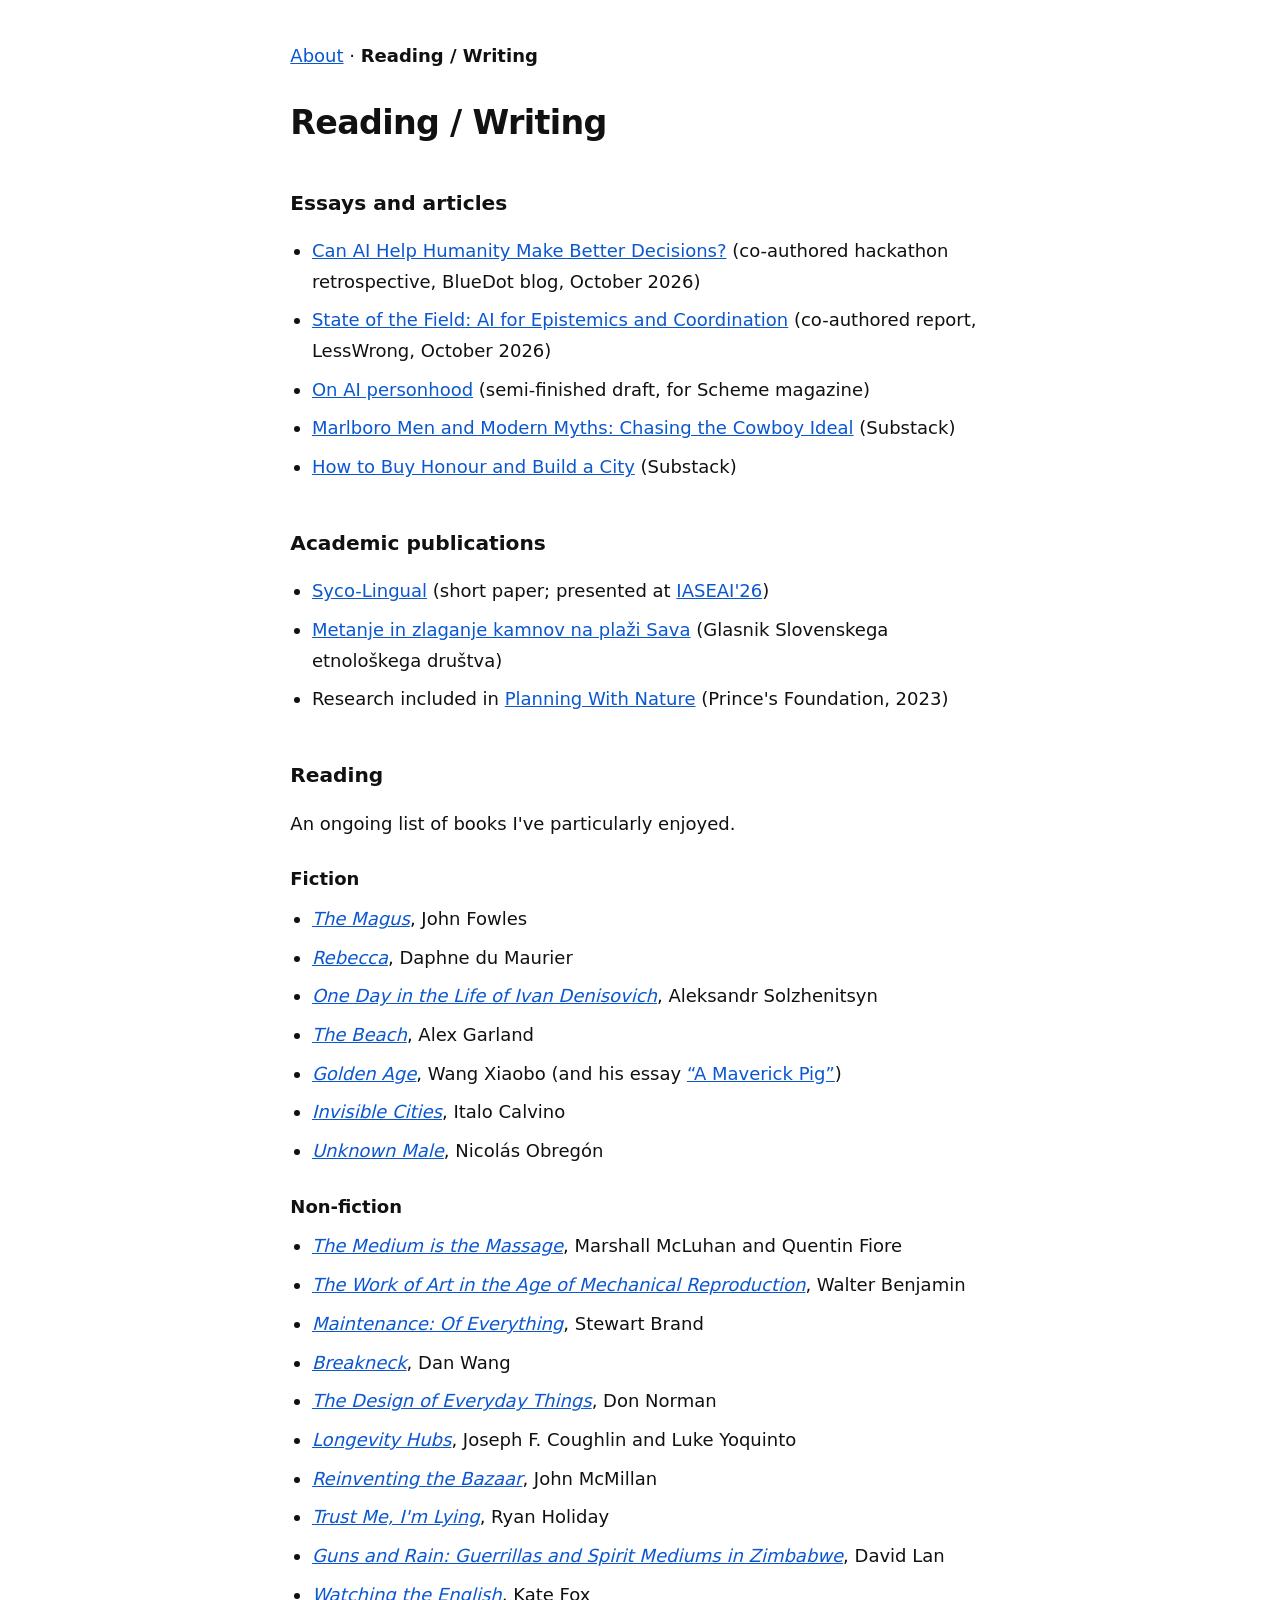
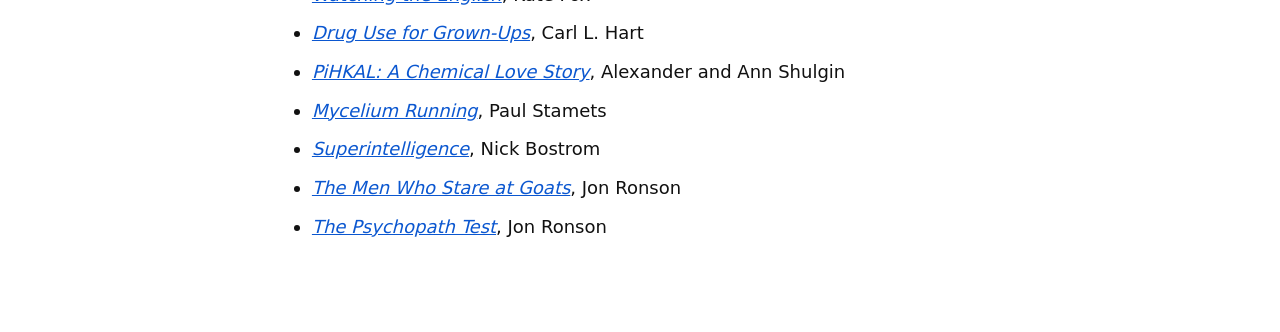
==== commit dddbd4ee: "Add BlueDot hackathon retrospective to Now and Reading / Writing Co-Authored-By: Claude Opus 5.5 <no" ====
--- a/writing.html
+++ b/writing.html
@@ -58,6 +58,10 @@
 
     <h2>Essays and articles</h2>
     <ul>
+      <li>
+        <a href="https://blog.bluedot.org/p/can-ai-help-humanity-make-better">Can AI Help Humanity Make Better Decisions?</a>
+        (co-authored hackathon retrospective, BlueDot blog, October 2026)
+      </li>
       <li>
         <a href="https://www.lesswrong.com/posts/uw8RQ8yjKexnhTw6E/state-of-the-field-ai-for-epistemics-and-coordination">State of the Field: AI for Epistemics and Coordination</a>
         (co-authored report, LessWrong, October 2026)
